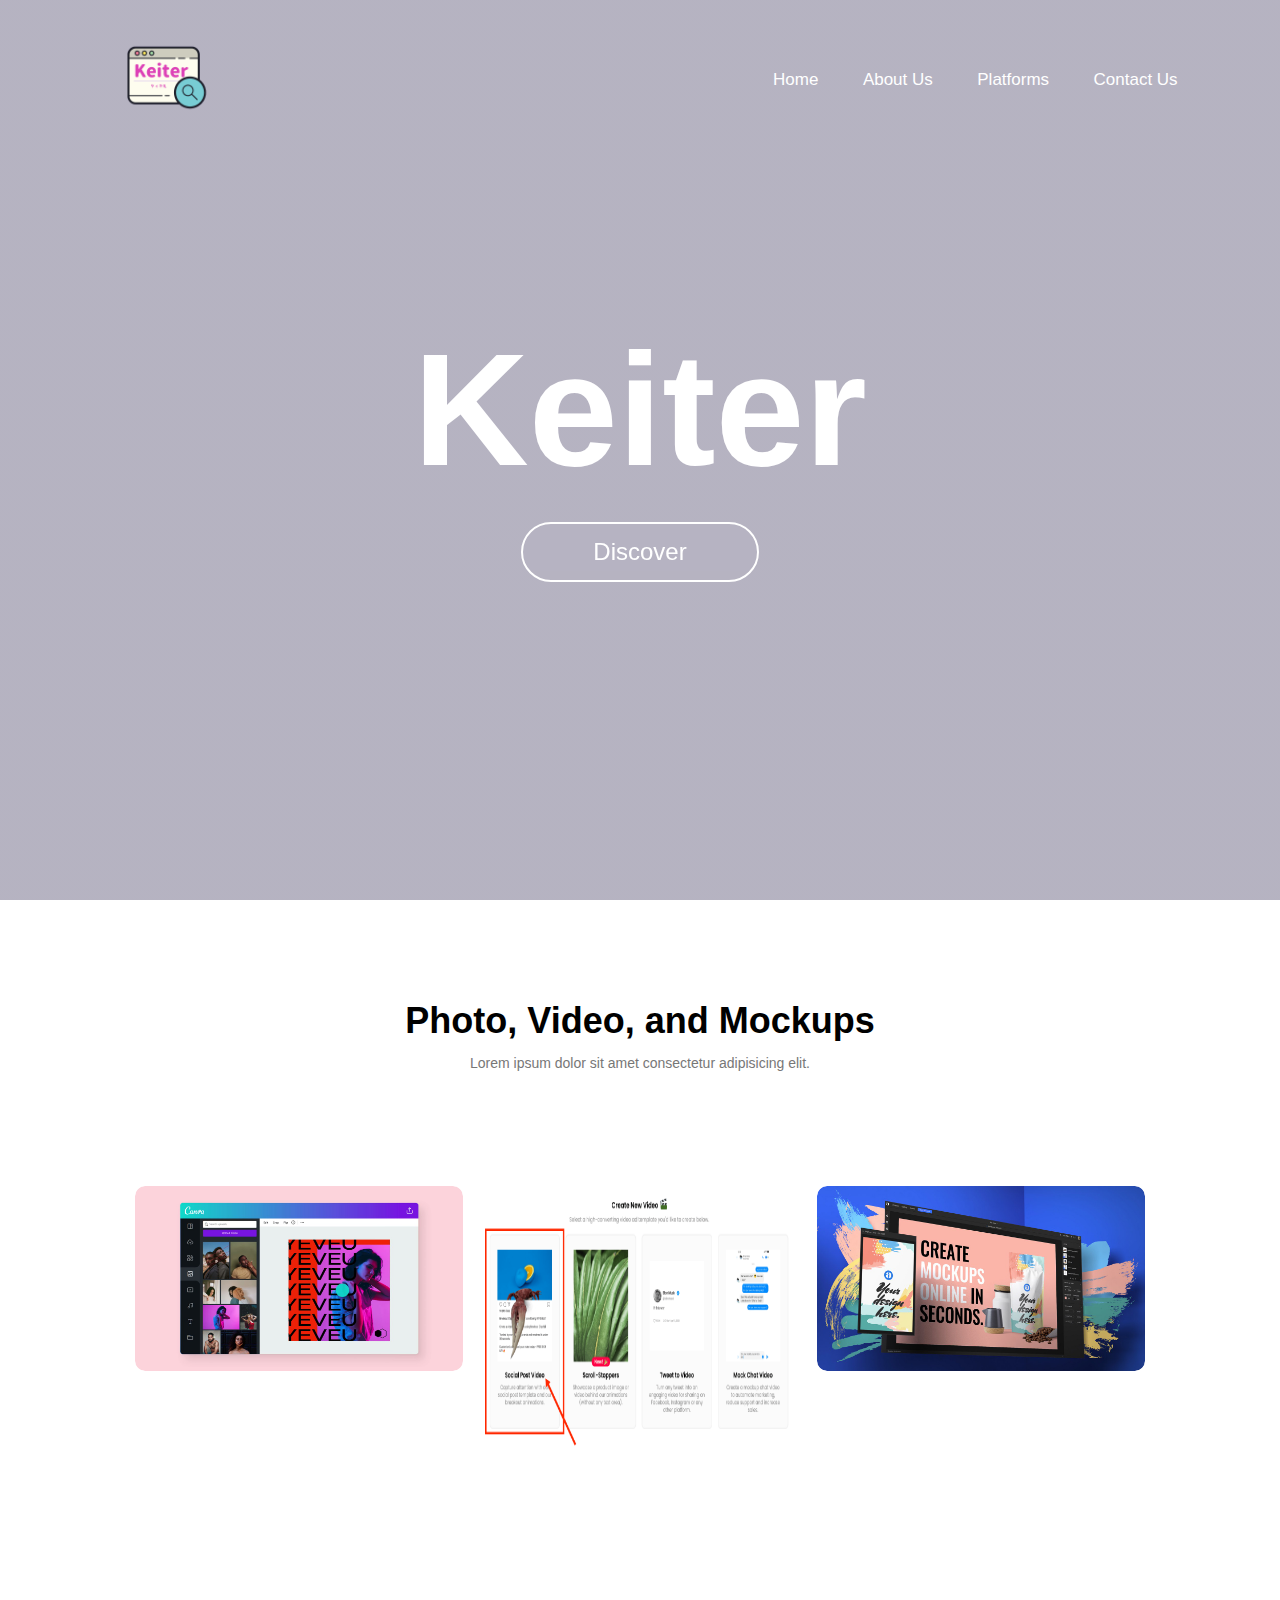
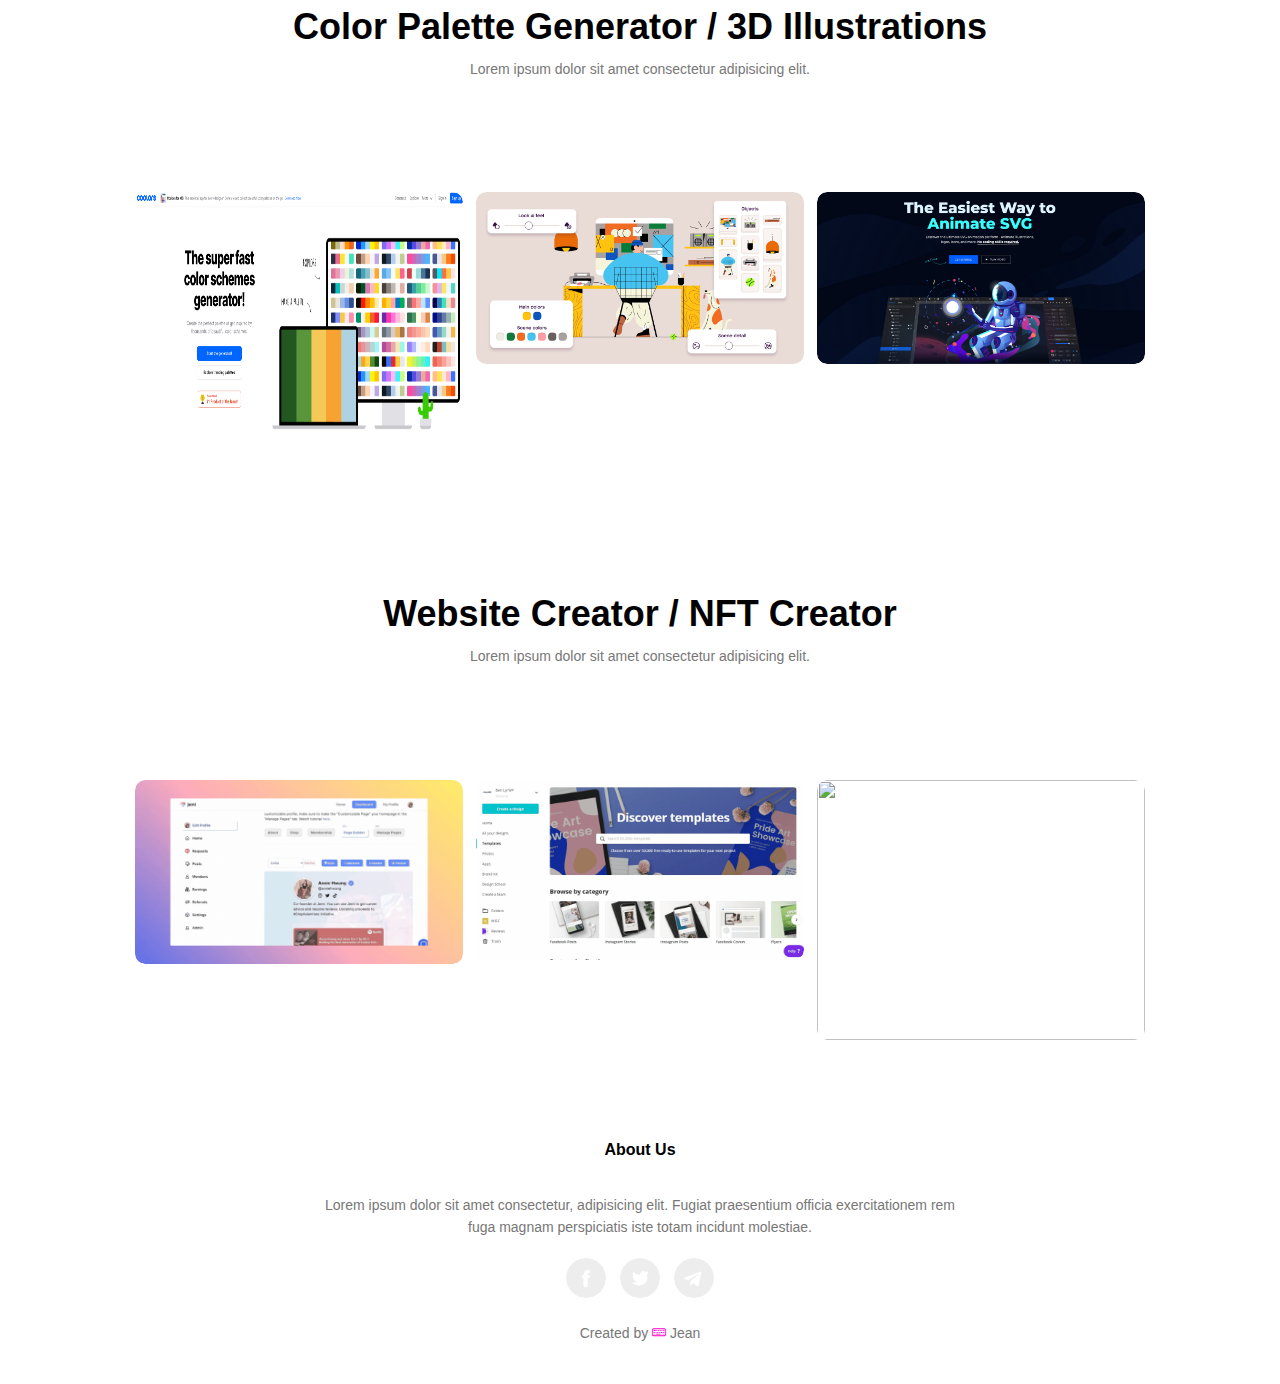
==== index2.html @ 217132d5 "Initial commit" ====
<!DOCTYPE html>
<html>

<head>
  <meta charset="utf-8">
  <meta name="viewport" content="width=device-width">
  <title>Keiter</title>
  <link href="https://cdn.jsdelivr.net/npm/bootstrap@5.1.3/dist/css/bootstrap.min.css" rel="stylesheet" 
            integrity="sha384-1BmE4kWBq78iYhFldvKuhfTAU6auU8tT94WrHftjDbrCEXSU1oBoqyl2QvZ6jIW3" crossorigin="anonymous">
  <link rel="stylesheet" href="https://cdn.jsdelivr.net/npm/bootstrap-icons@1.8.1/font/bootstrap-icons.css">
  <link href="style.css" rel="stylesheet" type="text/css" />
</head>

<body>
  <section class="header">

            <nav>
                <img src="img/logo.png" class="logo">
                <div class="nav-links" id="navLinks">
                    <i class="bi bi-x-circle" onclick="hideMenu()"></i>
                <ul>
                    <li><a href="index.html">Home</a></li>
                    <li><a href="index1.html">About Us</a></li>
                    <li><a href="index2.html">Platforms</a></li>
                    <li><a href="index3.html">Contact Us</a></li>
                </ul>
                </div>
                    <i class="bi bi-menu-app" onclick="showMenu()"></i>
            </nav>

            <video autoplay loop muted plays-inline class="back-video">
                <source src="vid.mp4" type="video/mp4">
                Your browser does not support the video tag.
            </video>

            <div class="content">
                <h1>Keiter</h1>
                <a href="#" class="contents">Discover</a>
            </div>
  </section>

  <section class="editing">
        <h1>Photo, Video, and Mockups</h1>
        <p>Lorem ipsum dolor sit amet consectetur adipisicing elit.</p>
        
        <div class="row">
            <div class="edit-col">
                <img src="img/canva.jpg">
                <div class="layer">
                <h3><a href="https://www.canva.com">CANVA</a></h3>
                </div>
            </div>
            
            <div class="edit-col">
                <img id="bk" src="img/brk.png" height="268">
                <div class="layer">
                <h3><a href="https://breakoutclips.com/">BREAKOUT CLIPS</a></h3>
                </div>
            </div>
  
            <div class="edit-col">
                <img src="img/artboardstud.jpg">
                <div class="layer">
                <h3><a href="https://www.artboard.studio">Artboard Studio</a></h3>
                </div>
            </div>
        </div>
    </section>

    <section class="edits">
        <h1>Color Palette Generator / 3D Illustrations</h1>
        <p>Lorem ipsum dolor sit amet consectetur adipisicing elit.</p>
        
        <div class="row">
            <div class="edits-col">
                <img id="bkk" src="img/coolors.png" height="250">
                <div class="layer-e">
                <h3><a href="https://www.coolors.co">Coolors</a></h3>
                </div>
            </div>
            
            <div class="edits-col">
                <img src="img/dst.png">
                <div class="layer-e">
                <h3><a href="https://www.designstripe.com">Design Stripe</a></h3>
                </div>
            </div>
  
            <div class="edits-col">
                <img src="img/svg.png">
                <div class="layer-e">
                <h3><a href="https://www.svgator.com">SVGator</a></h3>
                </div>
            </div>
        </div>
    </section>

    <section class="editing">
        <h1>Website Creator / NFT Creator</h1>
        <p>Lorem ipsum dolor sit amet consectetur adipisicing elit.</p>
        
        <div class="row">
            <div class="editing-col">
                <img src="img/jemi.so.gif">
                <div class="layer-d">
                <h3><a href="https://www.jemi.so">Jemi</a></h3>
                </div>
            </div>
            
            <div class="editing-col">
                <img src="img/webycanva.gif">
                <div class="layer-d">
                <h3><a href="https://designstripe.com/">designstripe</a></h3>
                </div>
            </div>
  
            <div class="editing-col">
                <img id="bbk" src="img/withminta.gif" height="260">
                <div class="layer-d">
                <h3><a href="https://www.svgator.com">SVgator</a></h3>
                </div>
            </div>
        </div>
    </section>

    <section class="footer">
    <h4>About Us</h4>
    <p>Lorem ipsum dolor sit amet consectetur, adipisicing elit.
        Fugiat praesentium officia exercitationem rem 
        <br>fuga magnam perspiciatis iste totam incidunt molestiae.
    </p>
    <div class="icon">
        <div class="links">
            <a href="https://facebook.com"><img src="img/facebook.png"></a>
            <a href="https://twitter.com"><img src="img/twitter.png"></a>
            <a href="https://telegram.com"><img src="img/telegram.png"></a>
        </div>
    </div>
    <p>Created by <i class="bi bi-keyboard"></i> Jean</p>
</section>

<script src="script.js"></script>
  <script src="https://cdn.jsdelivr.net/npm/bootstrap@5.1.3/dist/js/bootstrap.bundle.min.js" 
    integrity="sha384-ka7Sk0Gln4gmtz2MlQnikT1wXgYsOg+OMhuP+IlRH9sENBO0LRn5q+8nbTov4+1p" crossorigin="anonymous">
  </script>
  <script>
        var navLinks = document.getElementById("navLinks");
        function showMenu(){
            navLinks.style.right = "0";
        }
        function hideMenu(){
            navLinks.style.right = "-200px";
        }
    </script>
</body>

</html>
---- style.css ----
*{
    margin: 0;
    padding: 0;
    box-sizing: border-box;
    font-family: 'poppins', sans-serif;
}

.header{
    width: 100%;
    height: 100vh;
    background-image: linear-gradient(rgba(12,3,51,0.3),rgba(12,3,51,0.3));
    position: relative;
    padding: 0 5%;
    display: flex;
    align-items: center;
    justify-content: center;
}

nav{
    width: 100%;
    position: absolute;
    top: 0;
    left: 0;
    padding: 20px 8%;
    display: flex;
    align-items: center;
    justify-content: space-between;
}

nav .logo{
    width: 120px;
}

nav ul li{
    list-style: none;
    display: inline-block;
    margin-left: 40px;
}

nav ul li a{
    text-decoration: none;
    color: #fff;
    font-size: 17px;
}

nav ul li a:hover{
    text-decoration: underline;
    color: rgb(214, 43, 214);
}

.content{
    text-align: center;
}


.content h1{
    font-size: 160px;
    color: #fff;
    font-weight: 600;
    transition: 0.5s;
}
.content h1:hover{
    -webkit-text-stroke: 2px rgb(214, 43, 214);
    color: transparent;
}


.contents{
    text-decoration: none;
    display: inline-block;
    color: #fff;
    font-size: 24px;
    border: 2px solid #fff;
    padding: 14px 70px;
    border-radius: 50px;
    margin-top: 20px;
    cursor: pointer;
    backdrop-filter: blur(5px);
}
.contents:hover{
    border: 2px solid rgb(214, 43, 214);
    background:rgb(214, 43, 214);
    transition: 0.5s;
    color:#fff;
}


.back-video{
    position: absolute;
    right: 0;
    bottom: 0;
    z-index: -1;
}


nav .bi{
    display: none;
}


@media (min-aspect-ratio: 16/9){
    .back-video{
        width: 100%;
        height: auto;
    }
}
@media (max-aspect-ratio: 16/9){
    .back-video{
        width: auto;
        height: 100%;
    }
}


@media(max-width: 700px){
    .content h1{
        font-size: 80px;
    }
    nav ul li{
        display: block;
    }

    .nav-links ul li{
        display: block;
    }

    .nav-links{
        position: fixed;
        background:rgb(150, 67, 150);
        height: 100vh;
        width: 200px;
        top: 0;
        right: -200px;
        text-align: left;
        z-index: 2;
        transition: 0.5s;
    }

    nav .bi{
        display: block;
        color: #fff;
        margin: 10px;
        font-size: 22px;
        cursor: pointer;
    }

    .nav-links ul{
        padding: 30px;
    }

}


@media(max-width: 700px){
    .row{
        flex-direction: column;
    }
}


@media(max-width: 700px){
    .edit-col #bk{
            width: 220px;
            height: 185px;
    }
}

@media(max-width: 700px){
    .edits-col #bkk{
            width: 220px;
            height: 175px;
    }
}

@media(max-width: 700px){
    .discover h1{
        font-size: 25px;
    }
}





.tools{
    width: 80%;
    margin: auto;
    text-align: center;
    padding-top: 100px;
}

#h{
    font-size: 36px;
    font-weight: 600;
    color:rgb(241, 152, 241)
}
p{
    color: rgb(119, 119, 119);
    font-size: 14px;
    font-weight: 300;
    line-height: 22px;
    padding: 10px;
}

.tool-col{
    flex-basis: 31%;
    background: rgb(241, 152, 241);
    border-radius: 10px;
    margin-bottom: 5%;
    padding: 20px 12px;
    box-sizing: border-box;
    transition: 0.5s;
}
.row{
    margin-top: 5%;
    display: flex;
    justify-content: space-between;
}
#pp{
    color: #fff;
}


h3{
    text-align: center;
    font-weight: 600;
    margin: 2px 0;
}
.tool-col:hover{
    box-shadow: 0 0 20px 0px rgba(12,3,51,0.3);
}





.editing{
    width: 80%;
    margin: auto;
    text-align: center;
    padding-top: 100px;
}

h1{
    font-size: 36px;
    font-weight: 600;
}

.edit-col{
    height: 80%;
    width: 100%;
    display: flex;
    margin: 5% auto 0;
    box-sizing: border-box;
}

.edit-col{
    flex-basis: 32%;
    border-radius: 10px;
    margin-bottom: 5%;
    position: relative;
    overflow: hidden;
}

.row h4{
    width: 80%;
    margin: auto;
    text-align: center;
    padding-top: 20px;
    font-size: 25px;
    font-weight: 400;
    color: rgb(185, 185, 233);
}

.edit-col img{
    width: 100%;
    border-radius: 10px;
}

.layer{
    background: transparent;
    height: 100%;
    width: 100%;
    position: absolute;
    top: 0;
    left: 0;
    transition: 0.5s;
}

.layer:hover{
    background: rgba(192, 144, 188, 0.7);
}

.layer h3{
    width: 100%;
    font-weight: 500;
    color: #fff;
    font-size: 26px;
    bottom: 0;
    left: 50%;
    transform: translateX(-50%);
    position: absolute;
    opacity: 0;
    transition: 0.5s;
}

.layer:hover h3{
    bottom: 49%;
    opacity: 1;

}



.edits{
    width: 80%;
    margin: auto;
    text-align: center;
    padding-top: 100px;
}

h1{
    font-size: 36px;
    font-weight: 600;
}

.edits-col{
    height: 80%;
    width: 100%;
    display: flex;
    margin: 5% auto 0;
    box-sizing: border-box;
}

.edits-col{
    flex-basis: 32%;
    border-radius: 10px;
    margin-bottom: 5%;
    position: relative;
    overflow: hidden;
}

.row h4{
    width: 80%;
    margin: auto;
    text-align: center;
    padding-top: 20px;
    font-size: 25px;
    font-weight: 400;
    color: rgb(185, 185, 233);
}

.edits-col img{
    width: 100%;
    border-radius: 10px;
}

.layer-e{
    background: transparent;
    height: 100%;
    width: 100%;
    position: absolute;
    top: 0;
    left: 0;
    transition: 0.5s;
}

.layer-e:hover{
    background: rgba(192, 144, 188, 0.7);
}

.layer-e h3{
    width: 100%;
    font-weight: 500;
    color: #fff;
    font-size: 26px;
    bottom: 0;
    left: 50%;
    transform: translateX(-50%);
    position: absolute;
    opacity: 0;
    transition: 0.5s;
}

.layer-e:hover h3{
    bottom: 49%;
    opacity: 1;

}



.editing{
    width: 80%;
    margin: auto;
    text-align: center;
    padding-top: 100px;
}

h1{
    font-size: 36px;
    font-weight: 600;
}

.editing-col{
    height: 80%;
    width: 100%;
    display: flex;
    margin: 5% auto 0;
    box-sizing: border-box;
}

.editing-col{
    flex-basis: 32%;
    border-radius: 10px;
    margin-bottom: 5%;
    position: relative;
    overflow: hidden;
}

.row h4{
    width: 80%;
    margin: auto;
    text-align: center;
    padding-top: 20px;
    font-size: 25px;
    font-weight: 400;
    color: rgb(185, 185, 233);
}

.editing-col img{
    width: 100%;
    border-radius: 10px;
}

.layer-d{
    background: transparent;
    height: 100%;
    width: 100%;
    position: absolute;
    top: 0;
    left: 0;
    transition: 0.5s;
}

.layer-d:hover{
    background: rgba(192, 144, 188, 0.7);
}

.layer-d h3{
    width: 100%;
    font-weight: 500;
    color: #fff;
    font-size: 26px;
    bottom: 0;
    left: 50%;
    transform: translateX(-50%);
    position: absolute;
    opacity: 0;
    transition: 0.5s;
}

.layer-d:hover h3{
    bottom: 49%;
    opacity: 1;
}



.discover{
    margin: 100px auto;
    width: 80%;
    background-image: 
    linear-gradient(rgba(70, 68, 68, 0.7), rgba(116, 80, 117, 0.7)),
    url(img/discover.gif);
    background-position: center;
    background-size: cover;
    border-radius: 10px;
    text-align: center;
    padding: 100px 0;
}

.discover h1{
    color: #fff;
    margin-bottom: 40px;
    padding: 0;
}



.footer{
    width: 100%;
    text-align: center;
    padding: 30px 0;
}

.footer h4{
    margin-bottom: 25px;
    margin-top: 20px;
    font-weight: 600;
}

.icon .links img{
    width: 40px;
    border-radius: 50px;
    margin: 10px 5px;
    transition: background 0.5s;
}

.icon .links img:hover{
    background: #ff01cf;
}

.bi-keyboard{
    color:#ff01cf;
}



.about{
    width: 80%;
    margin: auto;
    padding: 60px 0;
}

.about-left{
    flex-basis: 65%;
}

.about-left{
    width: 100%;
}

.about-left h2{
    color: #333;
    font-weight: 600;
    margin: 30px 0;
}

.about-left p{
    color: gray;
    padding: 0;
}

.about-down{
    flex-basis: 32%;
}

.about-down h3{
    background: plum;
    color: #fff;
    padding: 7px 0;
    font-size: 16px;
    margin-bottom: 20px;
}

.about-down div{
    display: flex;
    align-items: center;
    justify-content: space-between;
    color: #555;
    padding: 8px;
    box-sizing: border-box;
}

@media(max-width: 700px){
    .about-left #ext{
            width: 330px;
            height: 200px;
    }
}


.map{
    width: 80%;
    margin: auto;
    padding: 80px 0;
}

.map iframe{
    width: 100%;
}

.contact{
    width: 80%;
    margin: auto;
}

.contact-col{
    flex-basis: 48%;
    margin-bottom: 30px;
}

.contact-col div{
    display: flex;
    align-items: center;
    margin-bottom: 42px;
}

.contact-col div .bi{
    font-size: 30px;
    color: plum;
    margin: 10px;
    margin-right: 30px;
}

.contact-col div p{
    padding: 0;
}

.contact-col div h5{
    font-size: 20px;
    margin-bottom: 5px;
    color: #555;
    font-weight: 420;
}


.message-col input, .message-col textarea{
    width: 100%;
    padding: 15px;
    margin-bottom: 17px;
    outline: none;
    border: 1px solid #ccc;
    box-sizing: border-box;
}
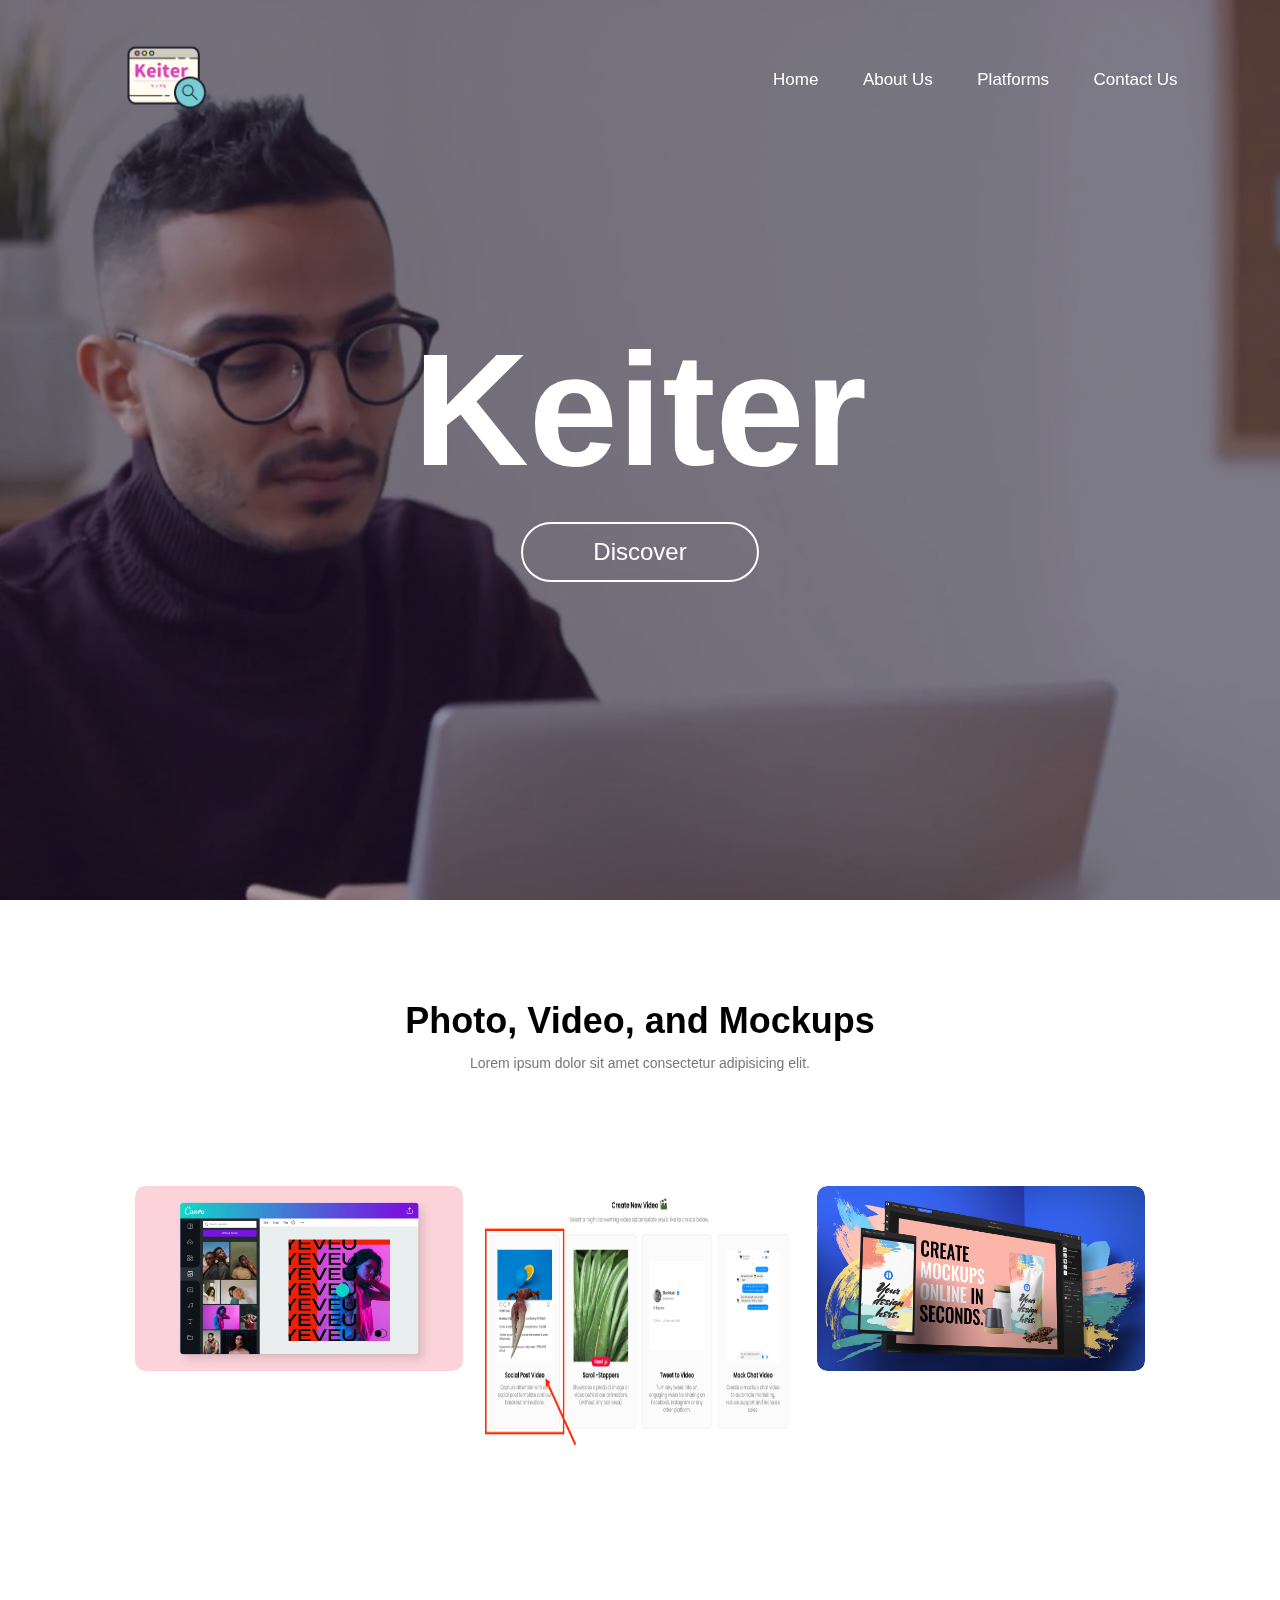
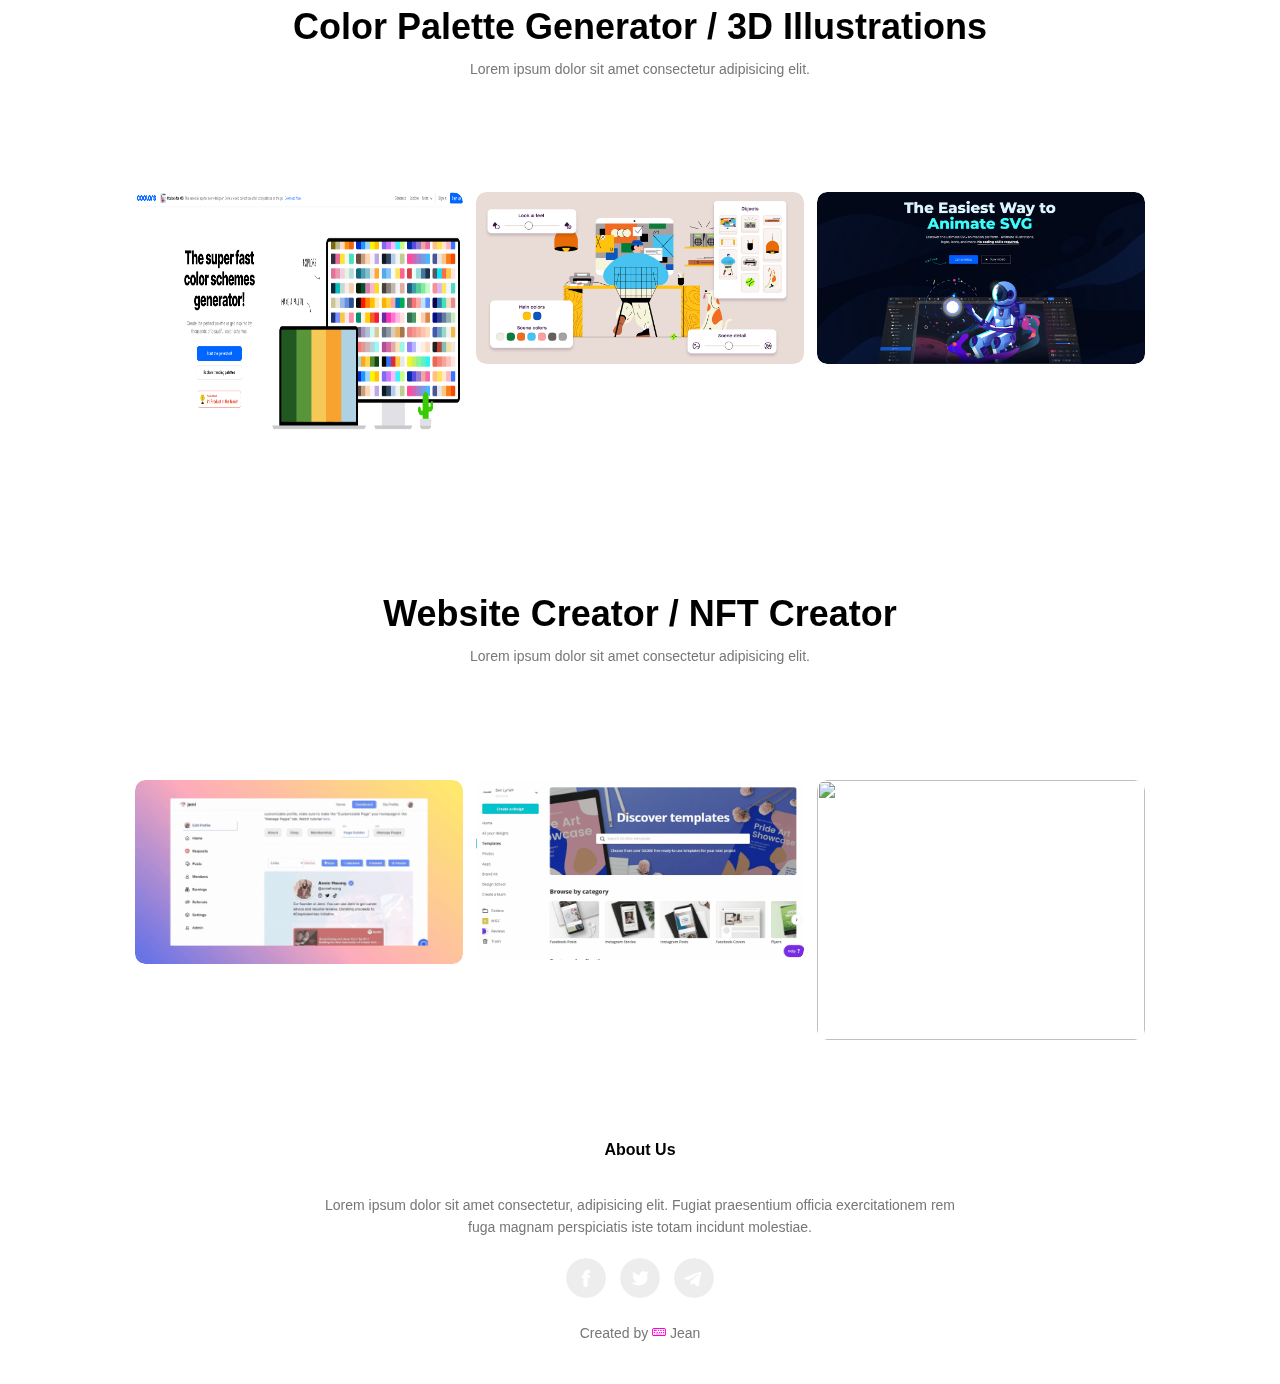
==== commit 8fa3c8a0: "added "img" to vid.mp4 for index1, index2, and index3" ====
--- a/index2.html
+++ b/index2.html
@@ -29,7 +29,7 @@
             </nav>
 
             <video autoplay loop muted plays-inline class="back-video">
-                <source src="vid.mp4" type="video/mp4">
+                <source src="img/vid.mp4" type="video/mp4">
                 Your browser does not support the video tag.
             </video>
 
